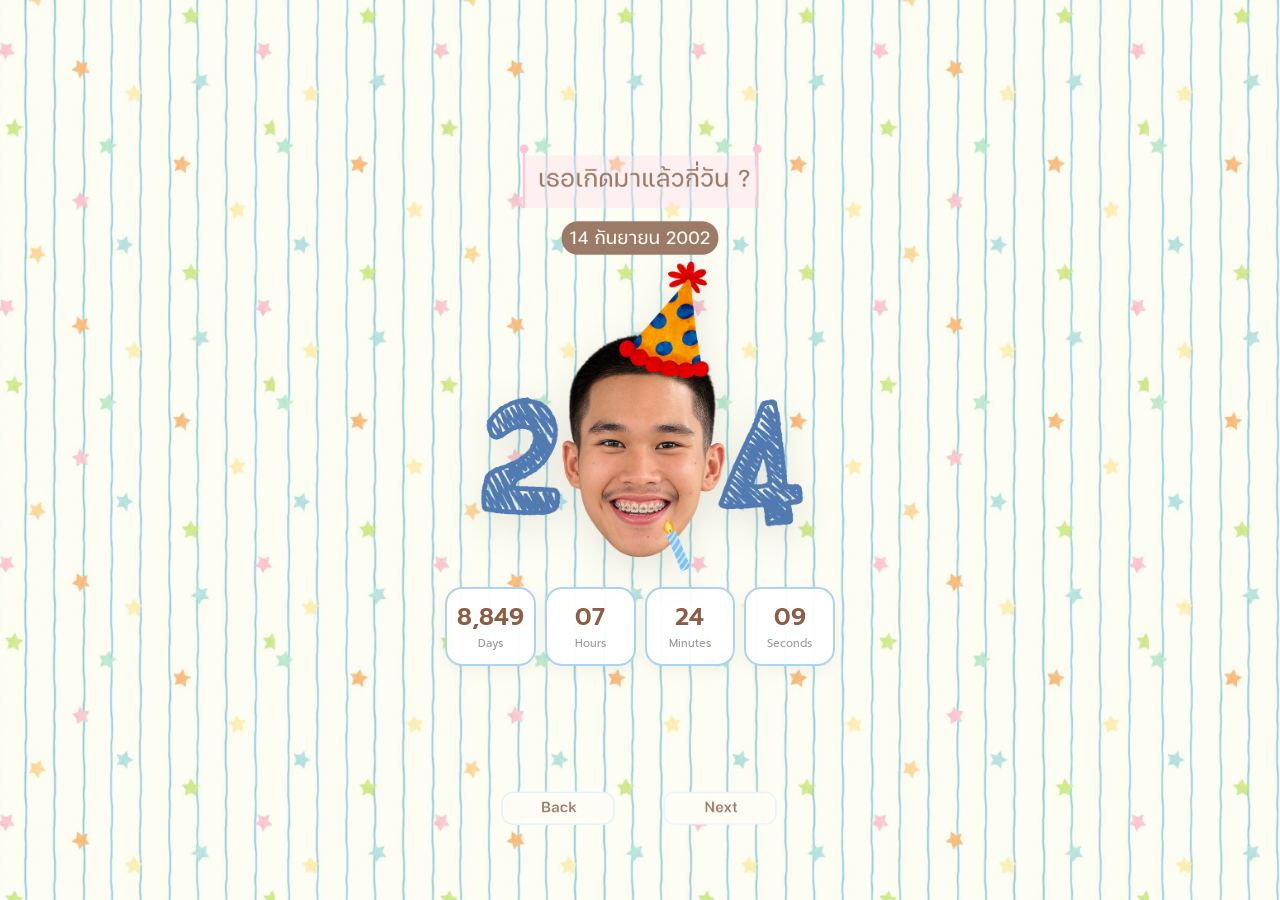
==== day.html @ 48d46741 "upload website" ====
<!DOCTYPE html>
<html lang="th">

<head>

  <meta charset="UTF-8">

  <meta
    name="viewport"
    content="width=device-width, initial-scale=1.0, viewport-fit=cover"
  >

  <title>เธอเกิดมาแล้วกี่วัน ?</title>

  <!-- FONT -->
  <link
    href="https://fonts.googleapis.com/css2?family=Prompt:wght@400;500;600&display=swap"
    rel="stylesheet"
  >

  <style>

    * {
      margin: 0;
      padding: 0;
      box-sizing: border-box;
      -webkit-tap-highlight-color: transparent;
    }

    html,
    body {
      width: 100%;
      height: 100%;
      margin: 0;
      padding: 0;
      overflow: hidden;
    }

    body {
      font-family: "Prompt", sans-serif;

      background:
        url("bg.png")
        center center /
        cover
        no-repeat;

      display: flex;

      justify-content: center;
      align-items: center;

      position: relative;

      min-height: 100svh;
    }


    /* =====================================================
       MAIN CONTAINER
    ===================================================== */

    .day-container {

      position: relative;

      width: min(435px, 100vw);

      height: 100svh;

      display: flex;

      flex-direction: column;

      justify-content: center;
      align-items: center;

      padding:
        max(75px, env(safe-area-inset-top))
        20px
        max(90px, env(safe-area-inset-bottom));
    }


    /* =====================================================
       TITLE IMAGE
    ===================================================== */

    .day-title {

      position: absolute;

      top: clamp(15px, 4vh, 30px);

      left: 50%;

      transform:
        translateX(-50%);

      width:
        min(
          330px,
          calc(100% - 30px)
        );

      display: flex;

      justify-content: center;
      align-items: center;

      z-index: 20;

      user-select: none;
    }


    .day-title img {

      display: block;

      width: 100%;
      height: auto;

      object-fit: contain;

      user-select: none;

      pointer-events: none;

      -webkit-user-drag: none;
    }


    /* =====================================================
       MAIN CONTENT
    ===================================================== */

    .day-content {

      width:
        min(
          390px,
          100%
        );

      display: flex;

      flex-direction: column;

      align-items: center;
      justify-content: center;

      margin-top: 10px;
    }


    /* =====================================================
       IMAGE WRAPPER
    ===================================================== */

    .image-wrap {

      width: 100%;

      height:
        clamp(
          250px,
          43vh,
          350px
        );

      display: flex;

      justify-content: center;
      align-items: center;

      position: relative;
    }


    /* =====================================================
       HEART IMAGE
    ===================================================== */

    .center-img {

      display: block;

      width: 100%;
      height: 100%;

      object-fit: contain;

      user-select: none;

      pointer-events: none;

      filter:
        drop-shadow(
          0 10px 18px
          rgba(0, 0, 0, 0.10)
        );

      animation:
        heartbeat
        2.5s
        ease-in-out
        infinite;
    }


    /* =====================================================
       HEARTBEAT
    ===================================================== */

    @keyframes heartbeat {

      0%,
      100% {

        transform:
          scale(1);
      }

      50% {

        transform:
          scale(1.025);
      }

    }


    /* =====================================================
       TIME GRID
    ===================================================== */

    .time-grid {

      width: 100%;

      display: grid;

      grid-template-columns:
        repeat(
          4,
          minmax(0, 1fr)
        );

      gap:
        clamp(
          5px,
          2vw,
          9px
        );

      margin-top: 8px;
    }


    /* =====================================================
       TIME BOX
    ===================================================== */

    .time-box {

      min-width: 0;

      padding:
        clamp(
          10px,
          2vw,
          14px
        )
        4px;

      background:
        rgba(
          255,
          255,
          255,
          0.94
        );

      border:
        2px solid
        rgba(
          146,
          198,
          230,
          0.75
        );

      border-radius:
        clamp(
          13px,
          3vw,
          17px
        );

      text-align: center;

      box-shadow:
        0 5px 15px
        rgba(
          0,
          0,
          0,
          0.05
        );

      overflow: hidden;
    }


    /* =====================================================
       TIME VALUE
    ===================================================== */

    .time-value {

      color: #8c5d44;

      font-size:
        clamp(
          16px,
          5.5vw,
          24px
        );

      font-weight: 600;

      line-height: 1.2;

      white-space: nowrap;

      overflow: hidden;
    }


    /* =====================================================
       TIME LABEL
    ===================================================== */

    .time-label {

      margin-top: 5px;

      color: #999;

      font-size:
        clamp(
          8px,
          2.5vw,
          11px
        );

      line-height: 1.2;

      white-space: nowrap;
    }


    /* =====================================================
       NAVIGATION
       ปุ่มอยู่สูงขึ้น
    ===================================================== */

    .navigation {

      position: fixed;

      left: 50%;

      bottom: 50px;

      transform:
        translateX(-50%);

      display: flex;

      justify-content: center;
      align-items: center;

      gap:
        clamp(
          6px,
          2vw,
          12px
        );

      width: max-content;

      max-width:
        calc(
          100vw - 20px
        );

      z-index: 40;
    }


    /* =====================================================
       IMAGE NAV BUTTON
    ===================================================== */

    .nav-btn {

      display: block;

      width: 145px;

      height: auto;

      padding: 0;

      margin: 0;

      border: none;

      border-radius: 0;

      background: none;

      box-shadow: none;

      cursor: pointer;

      text-decoration: none;

      line-height: 0;

      user-select: none;

      -webkit-user-drag: none;

      transition:
        transform .2s ease;
    }


    .nav-btn img {

      display: block;

      width: 100%;

      height: auto;

      border: none;

      user-select: none;

      pointer-events: none;

      -webkit-user-drag: none;
    }


    .nav-btn:hover {

      transform:
        translateY(-2px)
        scale(1.03);
    }


    .nav-btn:active {

      transform:
        scale(.95);
    }


    /* =====================================================
       MOBILE
    ===================================================== */

    @media (max-width: 500px) {

      .day-container {

        width: 100vw;

        height: 100vh;

        padding:
          70px 15px
          85px;
      }


      .day-title {

        top: 18px;

        width:
          min(
          280px,
            calc(100% - 25px)
          );
      }


      .day-content {

        width:
          min(
            90vw,
            390px
          );

        margin-top: 5px;
      }


      .image-wrap {

        width: 100%;

        height:
          min(
            42vh,
            330px
          );
      }


      .time-grid {

        width: 100%;

        gap: 7px;

        margin-top: 7px;
      }


      .time-box {

        padding:
          12px 3px;

        border-radius: 15px;
      }


      .time-value {

        font-size: 19px;
      }


      .time-label {

        font-size: 9px;

        margin-top: 5px;
      }


      /* ปุ่มสูงขึ้น */

      .navigation {

        gap: 8px;

        bottom: 50px;
      }


      .nav-btn {

        width:
          calc(
            (100vw - 35px) / 2
          );

        max-width: 145px;

        padding: 0;
      }

    }


    /* =====================================================
       SMALL MOBILE
    ===================================================== */

    @media (max-width: 380px) {

      .day-container {

        padding:
          60px 10px
          78px;
      }


      .day-title {

        top: 12px;

        width:
          min(
            285px,
            calc(100% - 20px)
          );
      }


      .day-content {

        width: 94vw;
      }


      .image-wrap {

        height:
          min(
            38vh,
            285px
          );
      }


      .time-grid {

        gap: 5px;
      }


      .time-box {

        padding:
          10px 2px;

        border-radius: 13px;
      }


      .time-value {

        font-size: 16px;
      }


      .time-label {

        font-size: 8px;

        margin-top: 4px;
      }


      .navigation {

        gap: 6px;

        bottom: 50px;
      }


      .nav-btn {

        width:
          calc(
            (100vw - 28px) / 2
          );

        max-width: 135px;

        padding: 0;
      }

    }
/* ปรับ text1.png โดยตรง */
.day-title {
  top: 8px !important;
  width: 360px !important;
  max-width: calc(100% - 20px) !important;
}

.day-title img {
  width: 100% !important;
  height: auto !important;
}

    /* =====================================================
       VERY SMALL SCREEN
    ===================================================== */

    @media (max-width: 340px) {

      .day-title {

        width:
          min(
            260px,
            calc(100% - 15px)
          );
      }


      .image-wrap {

        height: 245px;
      }


      .time-box {

        padding:
          9px 1px;
      }


      .time-value {

        font-size: 14px;
      }


      .time-label {

        font-size: 7px;
      }


      .navigation {

        bottom: 50px;
      }


      .nav-btn {

        width: 128px;

        padding: 0;
      }

    }


    /* =====================================================
       SHORT SCREEN
    ===================================================== */

    @media (max-height: 700px) {

      .day-container {

        padding:
          60px 15px
          75px;
      }


      .day-title {

        top: 10px;
      }


      .day-content {

        margin-top: 0;
      }


      .image-wrap {

        height:
          min(
            38vh,
            280px
          );
      }


      .time-grid {

        margin-top: 5px;
      }


      .time-box {

        padding:
          9px 3px;
      }


      /* ปุ่มสูงขึ้น */

      .navigation {

        bottom: 50px;
      }

    }


    /* =====================================================
       VERY SHORT SCREEN
    ===================================================== */

    @media (max-height: 600px) {

      .day-container {

        padding:
          45px 10px
          65px;
      }


      .day-title {

        top: 4px;

        width:
          min(
            260px,
            calc(100% - 20px)
          );
      }


      .image-wrap {

        height: 220px;
      }


      .time-grid {

        gap: 4px;
      }


      .time-box {

        padding:
          7px 2px;

        border-radius: 11px;
      }


      .time-value {

        font-size: 14px;
      }


      .time-label {

        font-size: 7px;

        margin-top: 3px;
      }


      .navigation {

        bottom: 50px;

        gap: 5px;
      }


      .nav-btn {

        width: 128px;

        padding: 0;
      }

    }


    /* =====================================================
       TABLET / iPAD PORTRAIT
    ===================================================== */

    @media
      (min-width: 501px)
      and (max-width: 900px) {

      .day-container {

        width:
          min(
            435px,
            88vw
          );

        height:
          min(
            700px,
            94vh
          );
      }


      .day-title {

        width:
          min(
            330px,
            75vw
          );
      }


      .day-content {

        width:
          min(
            390px,
            82vw
          );
      }


      .image-wrap {

        height:
          min(
            350px,
            43vh
          );
      }


      .navigation {

        bottom: 50px;
      }


      .nav-btn {

        width: 150px;
      }

    }


    /* =====================================================
       TABLET / iPAD LANDSCAPE
    ===================================================== */

    @media
      (min-width: 700px)
      and (max-height: 600px) {

      .day-container {

        width: 435px;

        height: 100vh;

        padding:
          45px 15px
          65px;
      }


      .day-title {

        top: 5px;

        width: 270px;
      }


      .day-content {

        width: 360px;
      }


      .image-wrap {

        height: 215px;
      }


      .time-grid {

        margin-top: 4px;
      }


      .time-box {

        padding:
          8px 3px;
      }


      .time-value {

        font-size: 17px;
      }


      .time-label {

        font-size: 8px;
      }


      .navigation {

        bottom: 50px;
      }


      .nav-btn {

        width: 145px;
      }

    }


    /* =====================================================
       LARGE DESKTOP
    ===================================================== */

    @media (min-width: 1200px) {

      .day-container {

        width: 435px;

        height: 700px;
      }


      .day-title {

        width: 330px;
      }


      .day-content {

        width: 390px;
      }


      .image-wrap {

        height: 350px;
      }


      .nav-btn {

        width: 150px;
      }

    }

  </style>

</head>


<body>


  <main class="day-container">


    <!-- TITLE -->

    <div class="day-title">

      <img
        src="text1.png"
        alt=""
        draggable="false"
      >

    </div>


    <!-- CONTENT -->

    <div class="day-content">


      <div class="image-wrap">

        <img
          src="heart.png"
          class="center-img"
          alt="Birthday Heart"
          draggable="false"
        >

      </div>


      <!-- TIME -->

      <div class="time-grid">


        <div class="time-box">

          <div
            class="time-value"
            id="days"
          >
            0
          </div>

          <div class="time-label">
            Days
          </div>

        </div>


        <div class="time-box">

          <div
            class="time-value"
            id="hours"
          >
            00
          </div>

          <div class="time-label">
            Hours
          </div>

        </div>


        <div class="time-box">

          <div
            class="time-value"
            id="minutes"
          >
            00
          </div>

          <div class="time-label">
            Minutes
          </div>

        </div>


        <div class="time-box">

          <div
            class="time-value"
            id="seconds"
          >
            00
          </div>

          <div class="time-label">
            Seconds
          </div>

        </div>


      </div>

    </div>

  </main>


  <!-- NAVIGATION -->

  <div class="navigation">


    <a
      class="nav-btn"
      href="letter.html"
      aria-label="ย้อนกลับ"
    >

      <img
        src="back.png"
        alt="ย้อนกลับ"
        draggable="false"
      >

    </a>


    <a
      class="nav-btn"
      href="song.html"
      aria-label="ถัดไป"
    >

      <img
        src="next.png"
        alt="ถัดไป"
        draggable="false"
      >

    </a>


  </div>


  <!-- เวลาเกิด -->

  <script>

    const birthDate =
      new Date(
        "2002-09-14T00:00:00"
      );


    function updateTime() {

      const now =
        new Date();

      let diff =
        Math.floor(
          (now - birthDate) / 1000
        );


      const days =
        Math.floor(
          diff / 86400
        );

      diff %= 86400;


      const hours =
        Math.floor(
          diff / 3600
        );

      diff %= 3600;


      const minutes =
        Math.floor(
          diff / 60
        );


      const seconds =
        diff % 60;


      document.getElementById(
        "days"
      ).textContent =
        days.toLocaleString();


      document.getElementById(
        "hours"
      ).textContent =
        String(hours)
          .padStart(2, "0");


      document.getElementById(
        "minutes"
      ).textContent =
        String(minutes)
          .padStart(2, "0");


      document.getElementById(
        "seconds"
      ).textContent =
        String(seconds)
          .padStart(2, "0");

    }


    updateTime();


    setInterval(
      updateTime,
      1000
    );

  </script>


</body>

</html>
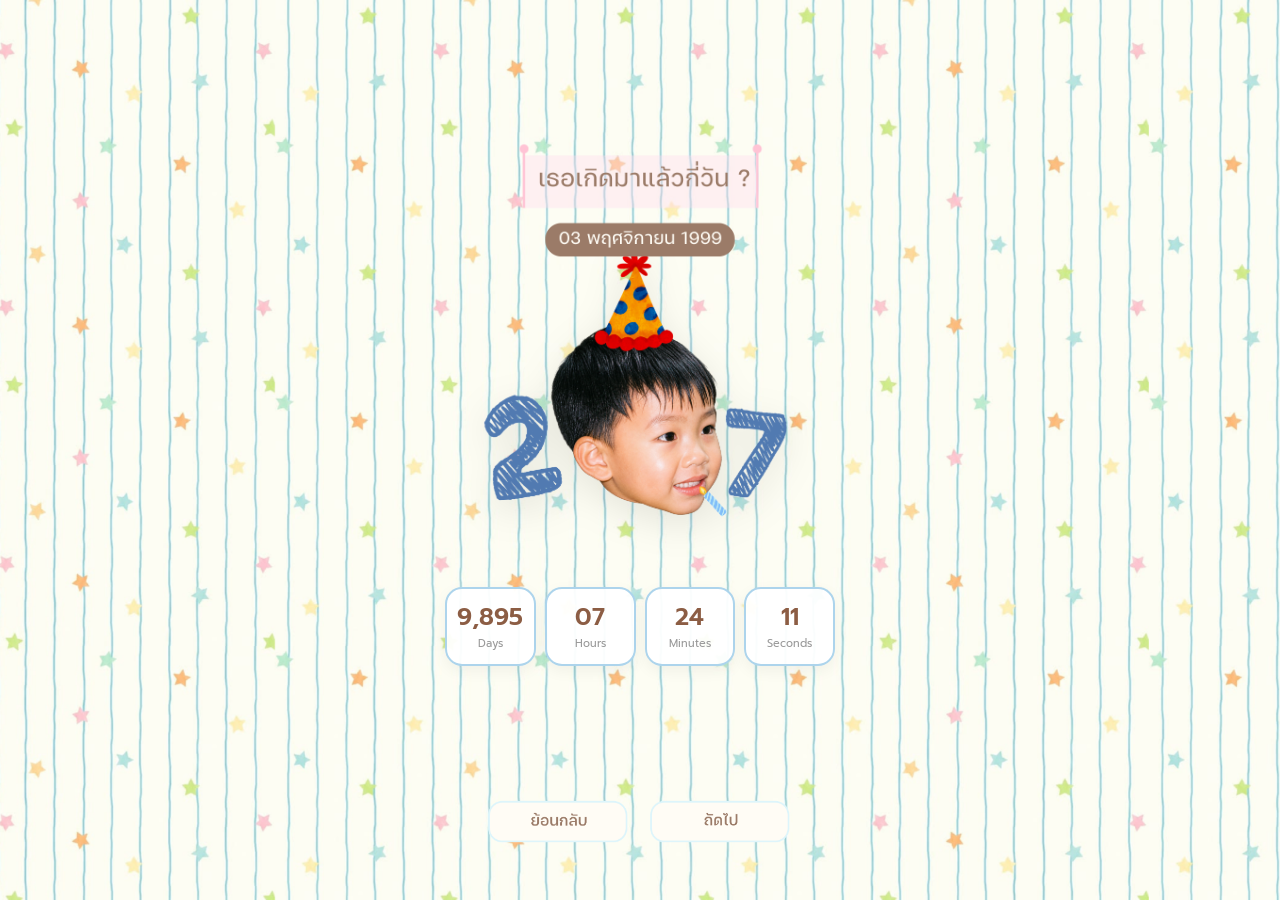
==== commit f4949c13: "upload website" ====
--- a/day.html
+++ b/day.html
@@ -1230,7 +1230,7 @@
 
     const birthDate =
       new Date(
-        "2002-09-14T00:00:00"
+        "1999-11-03T00:00:00"
       );
 
 
